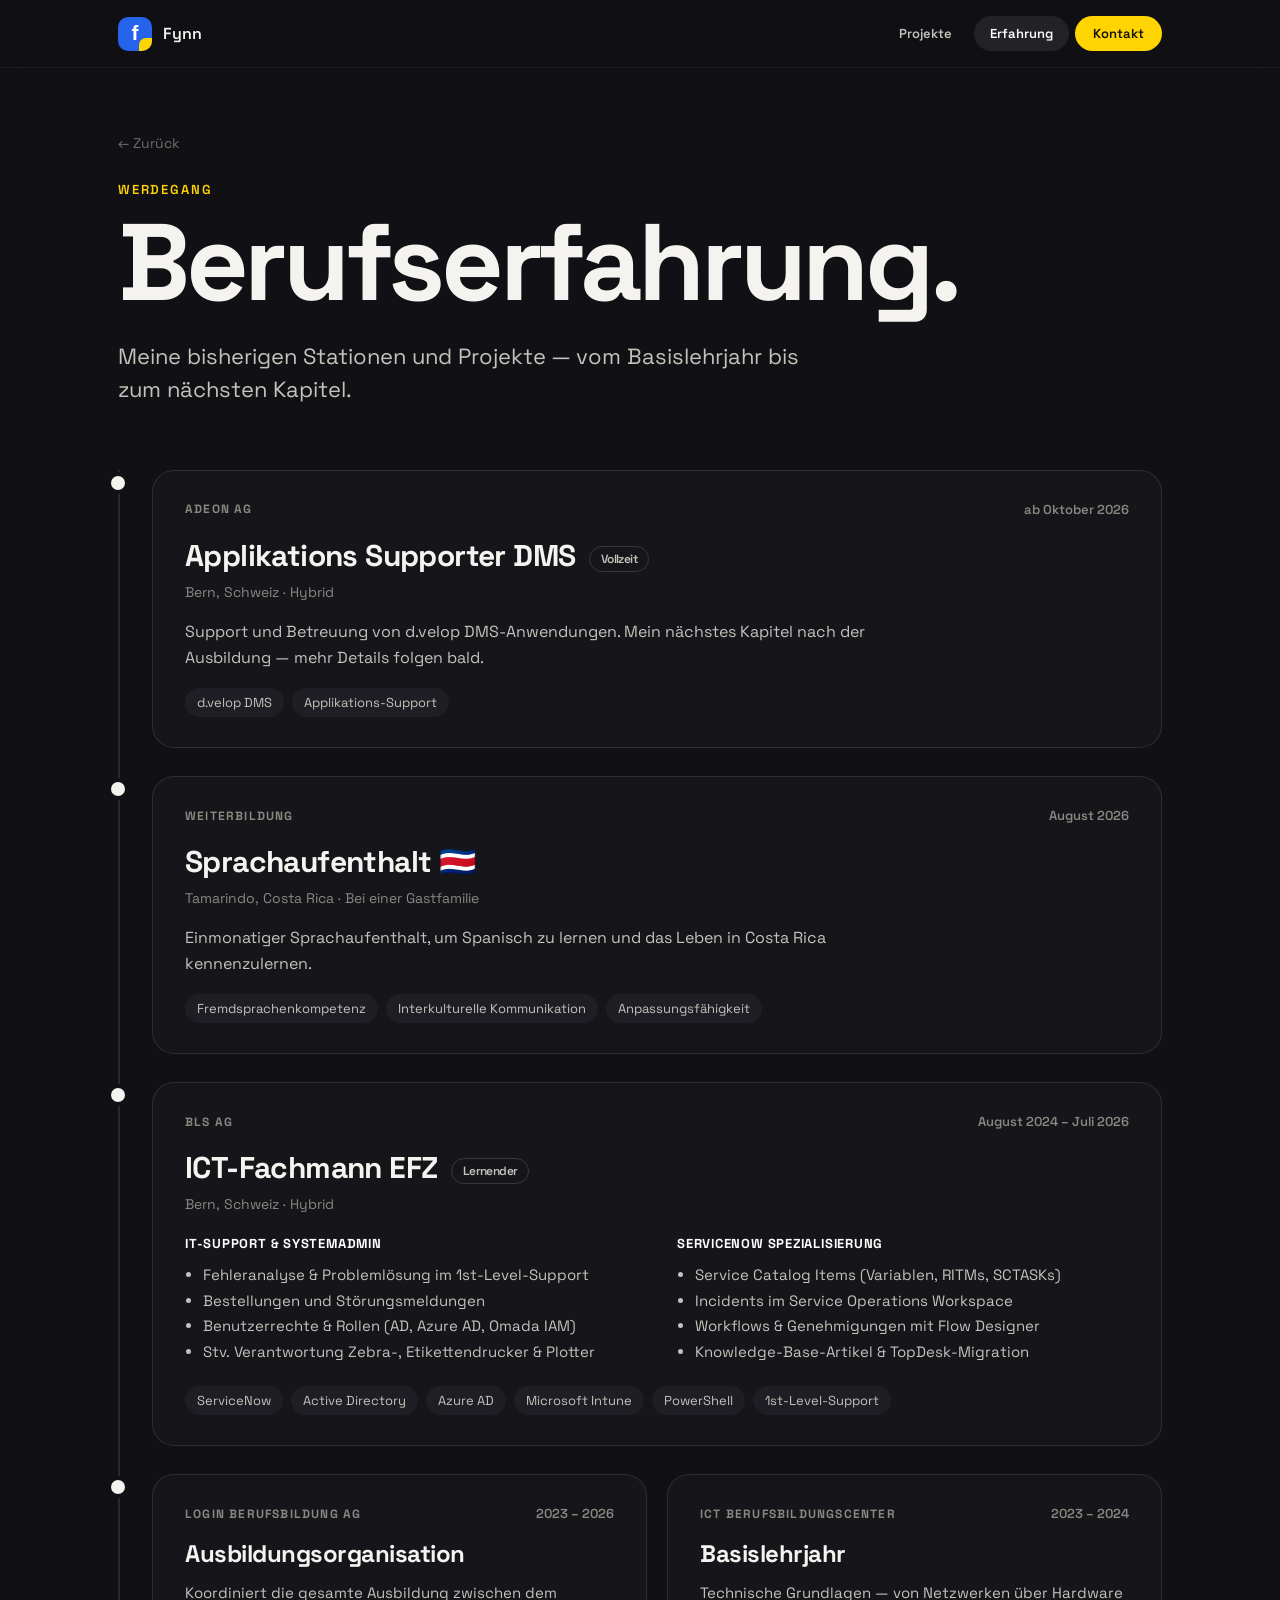
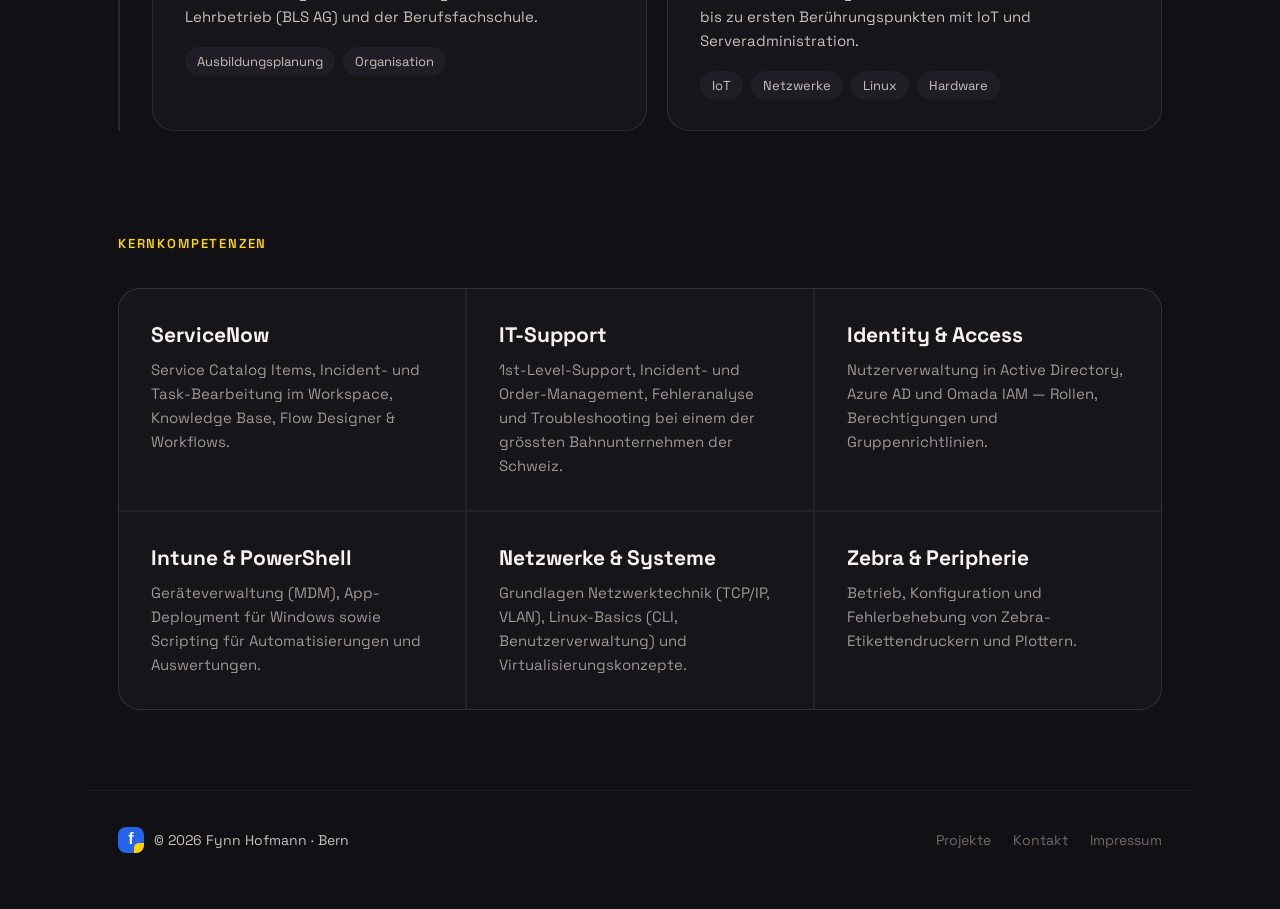
==== erfahrung.dc.html @ 95ff569f "Add files via upload" ====
<!DOCTYPE html>
<html>
<head>
<meta charset="utf-8">
<meta name="viewport" content="width=device-width, initial-scale=1">
<script src="./support.js"></script>
</head>
<body>
<x-dc>
<helmet>
<link rel="preconnect" href="https://fonts.googleapis.com">
<link rel="preconnect" href="https://fonts.gstatic.com" crossorigin>
<link href="https://fonts.googleapis.com/css2?family=Space+Grotesk:wght@400;500;600;700&display=swap" rel="stylesheet">
<style>
  * { box-sizing: border-box; }
  html { scroll-behavior: smooth; }
  body { margin: 0; background: #111014; }
  ::selection { background: #FFD400; color: #111014; }
  .fh-nav-link:hover { color: #fff !important; }
  .fh-pill { transition: transform .18s, filter .18s; }
  .fh-pill:hover { transform: translateY(-2px); filter: brightness(1.05); }
</style>
</helmet>

<div style="background: #111014; color: #F5F3EF; font-family: 'Space Grotesk', sans-serif; -webkit-font-smoothing: antialiased; overflow-x: hidden;">

  <!-- NAV -->
  <div style="position: sticky; top: 0; z-index: 50; backdrop-filter: blur(14px); background: rgba(17,16,20,0.72); border-bottom: 1px solid rgba(255,255,255,0.06);">
    <div style="max-width: 1100px; margin: 0 auto; display: flex; align-items: center; justify-content: space-between; padding: 16px 28px;">
      <a href="fynnhofmann.com.dc.html" style="display: flex; align-items: center; gap: 11px; text-decoration: none; color: inherit;">
        <div style="position: relative; width: 34px; height: 34px; border-radius: 10px; background: #2563EB; color: #fff; display: flex; align-items: center; justify-content: center; font-size: 21px; font-weight: 700; font-family: 'Helvetica Neue', Arial; line-height: 1; padding-bottom: 2px; overflow: hidden;">f<span style="position: absolute; bottom: 0; right: 0; width: 13px; height: 13px; background: #FFD400; border-top-left-radius: 7px;"></span></div>
        <span style="font-size: 16px; font-weight: 600; letter-spacing: -0.01em;">Fynn</span>
      </a>
      <div style="display: flex; gap: 6px; font-size: 13px; font-weight: 600;">
        <a href="projekte.dc.html" class="fh-nav-link" style="text-decoration: none; color: #c5c2bb; padding: 9px 16px; border-radius: 100px;">Projekte</a>
        <a href="erfahrung.dc.html" class="fh-nav-link" style="text-decoration: none; color: #fff; padding: 9px 16px; border-radius: 100px; background: rgba(255,255,255,0.08);">Erfahrung</a>
        <a href="kontakt.dc.html" style="text-decoration: none; color: #111014; background: #FFD400; padding: 9px 18px; border-radius: 100px;">Kontakt</a>
      </div>
    </div>
  </div>

  <!-- PAGE HERO -->
  <div style="max-width: 1100px; margin: 0 auto; padding: 64px 28px 48px;">
    <a href="fynnhofmann.com.dc.html" class="fh-nav-link" style="font-size: 14px; color: #6f6c66; text-decoration: none;">← Zurück</a>
    <div style="font-size: 13px; font-weight: 600; letter-spacing: 0.14em; text-transform: uppercase; color: #FFD400; margin: 28px 0 16px;">Werdegang</div>
    <h1 style="font-size: clamp(46px, 8.5vw, 110px); line-height: 0.9; font-weight: 700; letter-spacing: -0.04em; margin: 0;">Berufs&shy;erfahrung.</h1>
    <p style="font-size: clamp(17px, 2.2vw, 22px); line-height: 1.5; color: #c5c2bb; max-width: 50ch; margin: 28px 0 0;">Meine bisherigen Stationen und Projekte — vom Basislehrjahr bis zum nächsten Kapitel.</p>
  </div>

  <!-- TIMELINE -->
  <div style="max-width: 1100px; margin: 0 auto; padding: 16px 28px 24px;">
    <div style="border-left: 2px solid rgba(255,255,255,0.1); padding-left: 32px; display: flex; flex-direction: column; gap: 28px;">

      <!-- adeon -->
      <div style="position: relative;">
        <span style="position: absolute; left: -41px; top: 6px; width: 14px; height: 14px; border-radius: 50%; background: #F5F3EF; box-shadow: 0 0 0 4px #111014;"></span>
        <div style="background: #16151a; border: 1px solid rgba(255,255,255,0.1); border-radius: 22px; padding: 30px 32px;">
          <div style="display: flex; align-items: center; justify-content: space-between; gap: 12px; flex-wrap: wrap;">
            <span style="font-size: 12px; font-weight: 700; letter-spacing: 0.1em; text-transform: uppercase; color: #8a8780;">adeon AG</span>
            <span style="font-size: 13px; color: #8a8780; font-weight: 600;">ab Oktober 2026</span>
          </div>
          <h3 style="font-size: clamp(22px, 3vw, 30px); font-weight: 700; letter-spacing: -0.02em; margin: 18px 0 0;">Applikations Supporter DMS <span style="font-size: 12px; font-weight: 600; color: #c5c2bb; border: 1px solid rgba(255,255,255,0.14); padding: 4px 11px; border-radius: 100px; vertical-align: middle; margin-left: 6px;">Vollzeit</span></h3>
          <p style="font-size: 14px; color: #8a8780; margin: 8px 0 0;">Bern, Schweiz · Hybrid</p>
          <p style="font-size: 16px; line-height: 1.6; color: #c5c2bb; margin: 18px 0 0; max-width: 68ch;">Support und Betreuung von d.velop DMS-Anwendungen. Mein nächstes Kapitel nach der Ausbildung — mehr Details folgen bald.</p>
          <div style="display: flex; gap: 8px; flex-wrap: wrap; margin-top: 18px;"><span style="background: #1f1e24; padding: 6px 12px; border-radius: 100px; font-size: 13px; color: #c5c2bb;">d.velop DMS</span><span style="background: #1f1e24; padding: 6px 12px; border-radius: 100px; font-size: 13px; color: #c5c2bb;">Applikations-Support</span></div>
        </div>
      </div>

      <!-- Costa Rica -->
      <div style="position: relative;">
        <span style="position: absolute; left: -41px; top: 6px; width: 14px; height: 14px; border-radius: 50%; background: #F5F3EF; box-shadow: 0 0 0 4px #111014;"></span>
        <div style="background: #16151a; border: 1px solid rgba(255,255,255,0.1); border-radius: 22px; padding: 30px 32px;">
          <div style="display: flex; align-items: center; justify-content: space-between; gap: 12px; flex-wrap: wrap;">
            <span style="font-size: 12px; font-weight: 700; letter-spacing: 0.1em; text-transform: uppercase; color: #8a8780;">Weiterbildung</span>
            <span style="font-size: 13px; color: #8a8780; font-weight: 600;">August 2026</span>
          </div>
          <h3 style="font-size: clamp(22px, 3vw, 30px); font-weight: 700; letter-spacing: -0.02em; margin: 18px 0 0;">Sprachaufenthalt 🇨🇷</h3>
          <p style="font-size: 14px; color: #8a8780; margin: 8px 0 0;">Tamarindo, Costa Rica · Bei einer Gastfamilie</p>
          <p style="font-size: 16px; line-height: 1.6; color: #c5c2bb; margin: 18px 0 0; max-width: 68ch;">Einmonatiger Sprachaufenthalt, um Spanisch zu lernen und das Leben in Costa Rica kennenzulernen.</p>
          <div style="display: flex; gap: 8px; flex-wrap: wrap; margin-top: 18px;"><span style="background: #1f1e24; padding: 6px 12px; border-radius: 100px; font-size: 13px; color: #c5c2bb;">Fremdsprachenkompetenz</span><span style="background: #1f1e24; padding: 6px 12px; border-radius: 100px; font-size: 13px; color: #c5c2bb;">Interkulturelle Kommunikation</span><span style="background: #1f1e24; padding: 6px 12px; border-radius: 100px; font-size: 13px; color: #c5c2bb;">Anpassungsfähigkeit</span></div>
        </div>
      </div>

      <!-- BLS -->
      <div style="position: relative;">
        <span style="position: absolute; left: -41px; top: 6px; width: 14px; height: 14px; border-radius: 50%; background: #F5F3EF; box-shadow: 0 0 0 4px #111014;"></span>
        <div style="background: #16151a; border: 1px solid rgba(255,255,255,0.1); border-radius: 22px; padding: 30px 32px;">
          <div style="display: flex; align-items: center; justify-content: space-between; gap: 12px; flex-wrap: wrap;">
            <span style="font-size: 12px; font-weight: 700; letter-spacing: 0.1em; text-transform: uppercase; color: #8a8780;">BLS AG</span>
            <span style="font-size: 13px; color: #8a8780; font-weight: 600;">August 2024 – Juli 2026</span>
          </div>
          <h3 style="font-size: clamp(22px, 3vw, 30px); font-weight: 700; letter-spacing: -0.02em; margin: 18px 0 0;">ICT-Fachmann EFZ <span style="font-size: 12px; font-weight: 600; color: #c5c2bb; border: 1px solid rgba(255,255,255,0.14); padding: 4px 11px; border-radius: 100px; vertical-align: middle; margin-left: 6px;">Lernender</span></h3>
          <p style="font-size: 14px; color: #8a8780; margin: 8px 0 0;">Bern, Schweiz · Hybrid</p>
          <div style="display: grid; grid-template-columns: 1fr 1fr; gap: 24px 40px; margin-top: 22px;">
            <div>
              <div style="font-size: 13px; font-weight: 700; color: #fff; text-transform: uppercase; letter-spacing: 0.06em; margin-bottom: 10px;">IT-Support &amp; Systemadmin</div>
              <ul style="margin: 0; padding-left: 18px; color: #c5c2bb; font-size: 15px; line-height: 1.7;">
                <li>Fehleranalyse &amp; Problemlösung im 1st-Level-Support</li>
                <li>Bestellungen und Störungsmeldungen</li>
                <li>Benutzerrechte &amp; Rollen (AD, Azure AD, Omada IAM)</li>
                <li>Stv. Verantwortung Zebra-, Etikettendrucker &amp; Plotter</li>
              </ul>
            </div>
            <div>
              <div style="font-size: 13px; font-weight: 700; color: #fff; text-transform: uppercase; letter-spacing: 0.06em; margin-bottom: 10px;">ServiceNow Spezialisierung</div>
              <ul style="margin: 0; padding-left: 18px; color: #c5c2bb; font-size: 15px; line-height: 1.7;">
                <li>Service Catalog Items (Variablen, RITMs, SCTASKs)</li>
                <li>Incidents im Service Operations Workspace</li>
                <li>Workflows &amp; Genehmigungen mit Flow Designer</li>
                <li>Knowledge-Base-Artikel &amp; TopDesk-Migration</li>
              </ul>
            </div>
          </div>
          <div style="display: flex; gap: 8px; flex-wrap: wrap; margin-top: 22px;"><span style="background: #1f1e24; padding: 6px 12px; border-radius: 100px; font-size: 13px; color: #c5c2bb;">ServiceNow</span><span style="background: #1f1e24; padding: 6px 12px; border-radius: 100px; font-size: 13px; color: #c5c2bb;">Active Directory</span><span style="background: #1f1e24; padding: 6px 12px; border-radius: 100px; font-size: 13px; color: #c5c2bb;">Azure AD</span><span style="background: #1f1e24; padding: 6px 12px; border-radius: 100px; font-size: 13px; color: #c5c2bb;">Microsoft Intune</span><span style="background: #1f1e24; padding: 6px 12px; border-radius: 100px; font-size: 13px; color: #c5c2bb;">PowerShell</span><span style="background: #1f1e24; padding: 6px 12px; border-radius: 100px; font-size: 13px; color: #c5c2bb;">1st-Level-Support</span></div>
        </div>
      </div>

      <!-- login + bbc -->
      <div style="position: relative;">
        <span style="position: absolute; left: -41px; top: 6px; width: 14px; height: 14px; border-radius: 50%; background: #F5F3EF; box-shadow: 0 0 0 4px #111014;"></span>
        <div style="display: grid; grid-template-columns: 1fr 1fr; gap: 20px;">
          <div style="background: #16151a; border: 1px solid rgba(255,255,255,0.1); border-radius: 22px; padding: 30px 32px;">
            <div style="display: flex; align-items: center; justify-content: space-between; gap: 12px; flex-wrap: wrap;">
              <span style="font-size: 12px; font-weight: 700; letter-spacing: 0.1em; text-transform: uppercase; color: #8a8780;">login Berufsbildung AG</span>
              <span style="font-size: 13px; color: #8a8780; font-weight: 600;">2023 – 2026</span>
            </div>
            <h3 style="font-size: 24px; font-weight: 700; letter-spacing: -0.02em; margin: 16px 0 0;">Ausbildungs&shy;organisation</h3>
            <p style="font-size: 15px; line-height: 1.6; color: #c5c2bb; margin: 12px 0 0;">Koordiniert die gesamte Ausbildung zwischen dem Lehrbetrieb (BLS AG) und der Berufsfachschule.</p>
            <div style="display: flex; gap: 8px; flex-wrap: wrap; margin-top: 18px;"><span style="background: #1f1e24; padding: 6px 12px; border-radius: 100px; font-size: 13px; color: #c5c2bb;">Ausbildungsplanung</span><span style="background: #1f1e24; padding: 6px 12px; border-radius: 100px; font-size: 13px; color: #c5c2bb;">Organisation</span></div>
          </div>
          <div style="background: #16151a; border: 1px solid rgba(255,255,255,0.1); border-radius: 22px; padding: 30px 32px;">
            <div style="display: flex; align-items: center; justify-content: space-between; gap: 12px; flex-wrap: wrap;">
              <span style="font-size: 12px; font-weight: 700; letter-spacing: 0.1em; text-transform: uppercase; color: #8a8780;">ICT Berufsbildungscenter</span>
              <span style="font-size: 13px; color: #8a8780; font-weight: 600;">2023 – 2024</span>
            </div>
            <h3 style="font-size: 24px; font-weight: 700; letter-spacing: -0.02em; margin: 16px 0 0;">Basislehrjahr</h3>
            <p style="font-size: 15px; line-height: 1.6; color: #c5c2bb; margin: 12px 0 0;">Technische Grundlagen — von Netzwerken über Hardware bis zu ersten Berührungspunkten mit IoT und Serveradministration.</p>
            <div style="display: flex; gap: 8px; flex-wrap: wrap; margin-top: 18px;"><span style="background: #1f1e24; padding: 6px 12px; border-radius: 100px; font-size: 13px; color: #c5c2bb;">IoT</span><span style="background: #1f1e24; padding: 6px 12px; border-radius: 100px; font-size: 13px; color: #c5c2bb;">Netzwerke</span><span style="background: #1f1e24; padding: 6px 12px; border-radius: 100px; font-size: 13px; color: #c5c2bb;">Linux</span><span style="background: #1f1e24; padding: 6px 12px; border-radius: 100px; font-size: 13px; color: #c5c2bb;">Hardware</span></div>
          </div>
        </div>
      </div>

    </div>
  </div>

  <!-- KERNKOMPETENZEN -->
  <div style="max-width: 1100px; margin: 0 auto; padding: 80px 28px;">
    <div style="font-size: 13px; font-weight: 600; letter-spacing: 0.14em; text-transform: uppercase; color: #FFD400; margin-bottom: 36px;">Kernkompetenzen</div>
    <div style="display: grid; grid-template-columns: repeat(auto-fit, minmax(280px, 1fr)); gap: 2px; background: rgba(255,255,255,0.08); border: 1px solid rgba(255,255,255,0.08); border-radius: 22px; overflow: hidden;">
      <div style="background: #16151a; padding: 32px;"><h3 style="font-size: 21px; font-weight: 700; margin: 0;">ServiceNow</h3><p style="font-size: 15px; line-height: 1.6; color: #9a9892; margin: 10px 0 0;">Service Catalog Items, Incident- und Task-Bearbeitung im Workspace, Knowledge Base, Flow Designer & Workflows.</p></div>
      <div style="background: #16151a; padding: 32px;"><h3 style="font-size: 21px; font-weight: 700; margin: 0;">IT-Support</h3><p style="font-size: 15px; line-height: 1.6; color: #9a9892; margin: 10px 0 0;">1st-Level-Support, Incident- und Order-Management, Fehleranalyse und Troubleshooting bei einem der grössten Bahnunternehmen der Schweiz.</p></div>
      <div style="background: #16151a; padding: 32px;"><h3 style="font-size: 21px; font-weight: 700; margin: 0;">Identity &amp; Access</h3><p style="font-size: 15px; line-height: 1.6; color: #9a9892; margin: 10px 0 0;">Nutzerverwaltung in Active Directory, Azure AD und Omada IAM — Rollen, Berechtigungen und Gruppenrichtlinien.</p></div>
      <div style="background: #16151a; padding: 32px;"><h3 style="font-size: 21px; font-weight: 700; margin: 0;">Intune &amp; PowerShell</h3><p style="font-size: 15px; line-height: 1.6; color: #9a9892; margin: 10px 0 0;">Geräteverwaltung (MDM), App-Deployment für Windows sowie Scripting für Automatisierungen und Auswertungen.</p></div>
      <div style="background: #16151a; padding: 32px;"><h3 style="font-size: 21px; font-weight: 700; margin: 0;">Netzwerke &amp; Systeme</h3><p style="font-size: 15px; line-height: 1.6; color: #9a9892; margin: 10px 0 0;">Grundlagen Netzwerktechnik (TCP/IP, VLAN), Linux-Basics (CLI, Benutzerverwaltung) und Virtualisierungskonzepte.</p></div>
      <div style="background: #16151a; padding: 32px;"><h3 style="font-size: 21px; font-weight: 700; margin: 0;">Zebra &amp; Peripherie</h3><p style="font-size: 15px; line-height: 1.6; color: #9a9892; margin: 10px 0 0;">Betrieb, Konfiguration und Fehlerbehebung von Zebra-Etikettendruckern und Plottern.</p></div>
    </div>
  </div>

  <!-- FOOTER -->
  <div style="border-top: 1px solid rgba(255,255,255,0.06); max-width: 1100px; margin: 0 auto; padding: 36px 28px 56px; display: flex; align-items: center; justify-content: space-between; flex-wrap: wrap; gap: 16px;">
    <div style="display: flex; align-items: center; gap: 10px;">
      <div style="position: relative; width: 26px; height: 26px; border-radius: 8px; background: #2563EB; color: #fff; display: flex; align-items: center; justify-content: center; font-size: 16px; font-weight: 700; font-family: 'Helvetica Neue', Arial; line-height: 1; padding-bottom: 2px; overflow: hidden;">f<span style="position: absolute; bottom: 0; right: 0; width: 10px; height: 10px; background: #FFD400; border-top-left-radius: 5px;"></span></div>
      <span style="font-size: 14px; color: #c5c2bb;">© 2026 Fynn Hofmann · Bern</span>
    </div>
    <div style="display: flex; gap: 22px; font-size: 14px;">
      <a href="projekte.dc.html" class="fh-nav-link" style="color: #6f6c66; text-decoration: none;">Projekte</a>
      <a href="kontakt.dc.html" class="fh-nav-link" style="color: #6f6c66; text-decoration: none;">Kontakt</a>
      <a href="impressum.dc.html" class="fh-nav-link" style="color: #6f6c66; text-decoration: none;">Impressum</a>
    </div>
  </div>

</div>

<template id="__bundler_thumbnail" data-bg-color="#111014">
  <svg viewBox="0 0 1200 800" xmlns="http://www.w3.org/2000/svg">
    <rect width="1200" height="800" fill="#111014"/>
    <line x1="500" y1="180" x2="500" y2="620" stroke="#3a3942" stroke-width="6"/>
    <circle cx="500" cy="250" r="22" fill="#F5F3EF"/>
    <circle cx="500" cy="400" r="22" fill="#F5F3EF"/>
    <circle cx="500" cy="550" r="22" fill="#F5F3EF"/>
    <rect x="560" y="225" width="240" height="50" rx="14" fill="#16151a" stroke="#3a3942" stroke-width="3"/>
    <rect x="560" y="375" width="240" height="50" rx="14" fill="#16151a" stroke="#3a3942" stroke-width="3"/>
    <rect x="560" y="525" width="240" height="50" rx="14" fill="#16151a" stroke="#3a3942" stroke-width="3"/>
  </svg>
</template>
</x-dc>
</body>
</html>
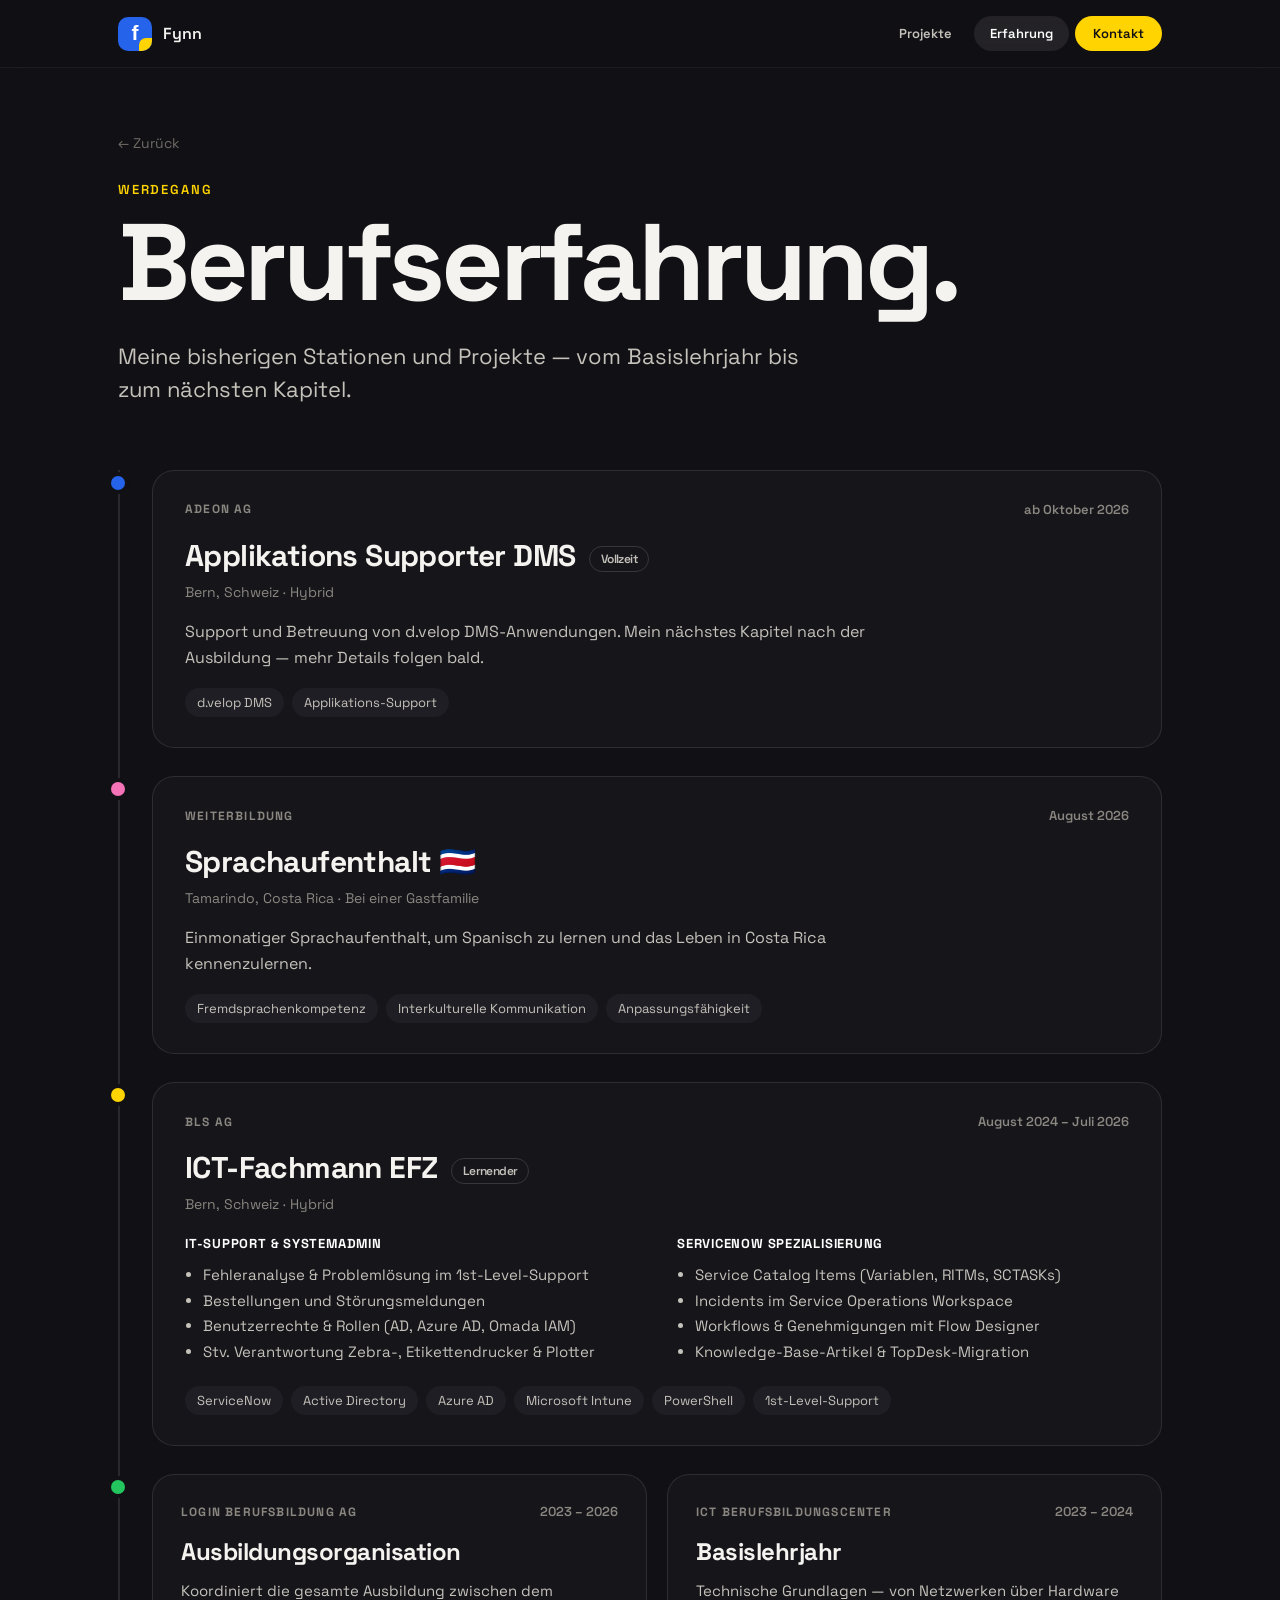
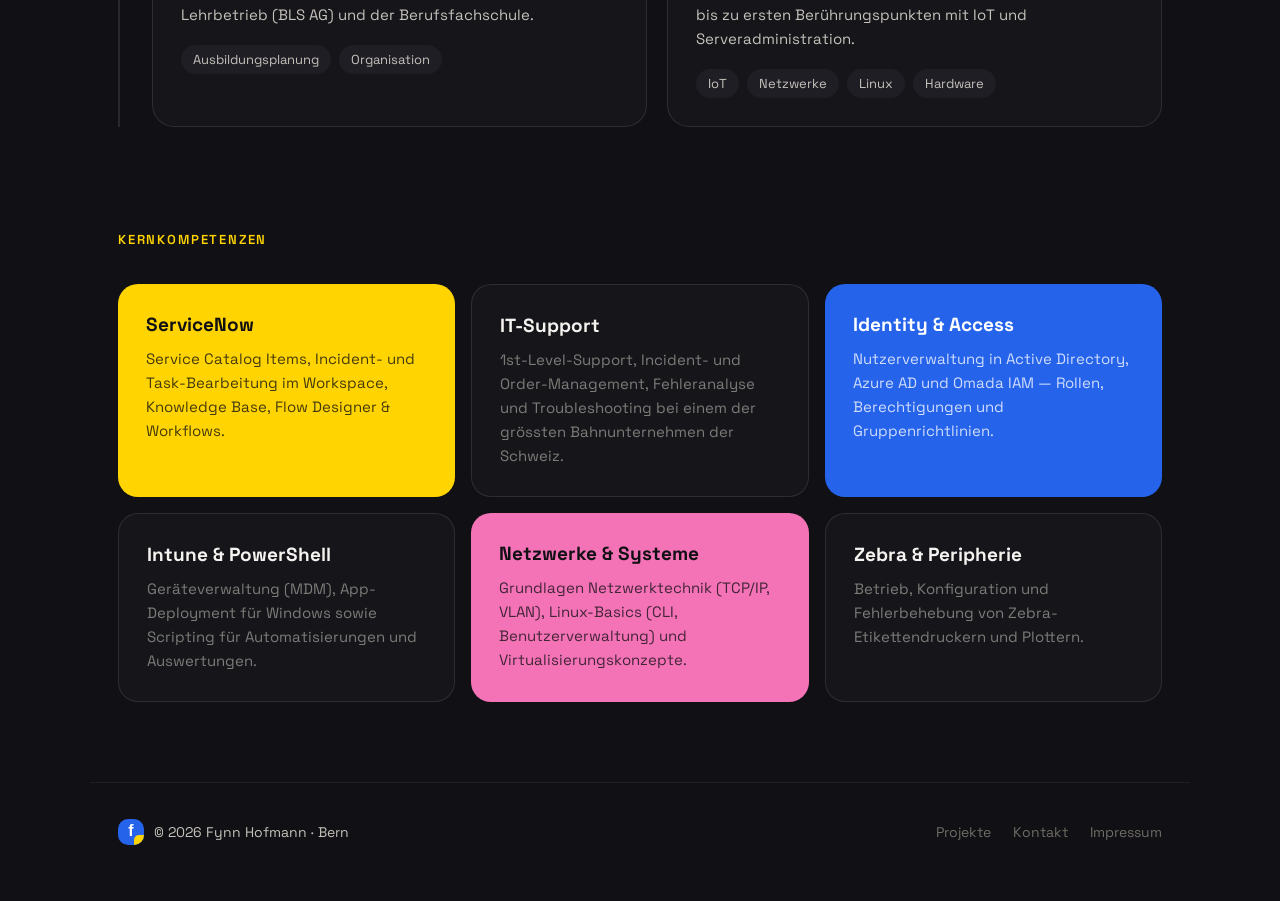
==== commit da23ae35: "Move styling into shared style.css and redesign secondary pages Extract all inline styles into reusa" ====
--- a/erfahrung.dc.html
+++ b/erfahrung.dc.html
@@ -11,90 +11,82 @@
 <link rel="preconnect" href="https://fonts.googleapis.com">
 <link rel="preconnect" href="https://fonts.gstatic.com" crossorigin>
 <link href="https://fonts.googleapis.com/css2?family=Space+Grotesk:wght@400;500;600;700&display=swap" rel="stylesheet">
-<style>
-  * { box-sizing: border-box; }
-  html { scroll-behavior: smooth; }
-  body { margin: 0; background: #111014; }
-  ::selection { background: #FFD400; color: #111014; }
-  .fh-nav-link:hover { color: #fff !important; }
-  .fh-pill { transition: transform .18s, filter .18s; }
-  .fh-pill:hover { transform: translateY(-2px); filter: brightness(1.05); }
-</style>
+<link rel="stylesheet" href="style.css">
 </helmet>
 
-<div style="background: #111014; color: #F5F3EF; font-family: 'Space Grotesk', sans-serif; -webkit-font-smoothing: antialiased; overflow-x: hidden;">
+<div class="fh-page">
 
   <!-- NAV -->
-  <div style="position: sticky; top: 0; z-index: 50; backdrop-filter: blur(14px); background: rgba(17,16,20,0.72); border-bottom: 1px solid rgba(255,255,255,0.06);">
-    <div style="max-width: 1100px; margin: 0 auto; display: flex; align-items: center; justify-content: space-between; padding: 16px 28px;">
-      <a href="fynnhofmann.com.dc.html" style="display: flex; align-items: center; gap: 11px; text-decoration: none; color: inherit;">
-        <div style="position: relative; width: 34px; height: 34px; border-radius: 10px; background: #2563EB; color: #fff; display: flex; align-items: center; justify-content: center; font-size: 21px; font-weight: 700; font-family: 'Helvetica Neue', Arial; line-height: 1; padding-bottom: 2px; overflow: hidden;">f<span style="position: absolute; bottom: 0; right: 0; width: 13px; height: 13px; background: #FFD400; border-top-left-radius: 7px;"></span></div>
-        <span style="font-size: 16px; font-weight: 600; letter-spacing: -0.01em;">Fynn</span>
+  <div class="fh-nav">
+    <div class="fh-nav-row">
+      <a href="fynnhofmann.com.dc.html" class="fh-brand">
+        <div class="fh-mark">f<span class="fh-mark-dot"></span></div>
+        <span class="fh-brand-name">Fynn</span>
       </a>
-      <div style="display: flex; gap: 6px; font-size: 13px; font-weight: 600;">
-        <a href="projekte.dc.html" class="fh-nav-link" style="text-decoration: none; color: #c5c2bb; padding: 9px 16px; border-radius: 100px;">Projekte</a>
-        <a href="erfahrung.dc.html" class="fh-nav-link" style="text-decoration: none; color: #fff; padding: 9px 16px; border-radius: 100px; background: rgba(255,255,255,0.08);">Erfahrung</a>
-        <a href="kontakt.dc.html" style="text-decoration: none; color: #111014; background: #FFD400; padding: 9px 18px; border-radius: 100px;">Kontakt</a>
+      <div class="fh-nav-links">
+        <a href="projekte.dc.html" class="fh-nav-link">Projekte</a>
+        <a href="erfahrung.dc.html" class="fh-nav-link is-active">Erfahrung</a>
+        <a href="kontakt.dc.html" class="fh-nav-cta">Kontakt</a>
       </div>
     </div>
   </div>
 
   <!-- PAGE HERO -->
-  <div style="max-width: 1100px; margin: 0 auto; padding: 64px 28px 48px;">
-    <a href="fynnhofmann.com.dc.html" class="fh-nav-link" style="font-size: 14px; color: #6f6c66; text-decoration: none;">← Zurück</a>
-    <div style="font-size: 13px; font-weight: 600; letter-spacing: 0.14em; text-transform: uppercase; color: #FFD400; margin: 28px 0 16px;">Werdegang</div>
-    <h1 style="font-size: clamp(46px, 8.5vw, 110px); line-height: 0.9; font-weight: 700; letter-spacing: -0.04em; margin: 0;">Berufs&shy;erfahrung.</h1>
-    <p style="font-size: clamp(17px, 2.2vw, 22px); line-height: 1.5; color: #c5c2bb; max-width: 50ch; margin: 28px 0 0;">Meine bisherigen Stationen und Projekte — vom Basislehrjahr bis zum nächsten Kapitel.</p>
+  <div class="fh-hero">
+    <a href="fynnhofmann.com.dc.html" class="fh-back">← Zurück</a>
+    <div class="fh-eyebrow">Werdegang</div>
+    <h1 class="fh-h1 fh-h1--lg">Berufs&shy;erfahrung.</h1>
+    <p class="fh-lead">Meine bisherigen Stationen und Projekte — vom Basislehrjahr bis zum nächsten Kapitel.</p>
   </div>
 
   <!-- TIMELINE -->
-  <div style="max-width: 1100px; margin: 0 auto; padding: 16px 28px 24px;">
-    <div style="border-left: 2px solid rgba(255,255,255,0.1); padding-left: 32px; display: flex; flex-direction: column; gap: 28px;">
+  <div class="fh-wrap" style="padding-top: 16px; padding-bottom: 24px;">
+    <div class="fh-timeline">
 
       <!-- adeon -->
-      <div style="position: relative;">
-        <span style="position: absolute; left: -41px; top: 6px; width: 14px; height: 14px; border-radius: 50%; background: #F5F3EF; box-shadow: 0 0 0 4px #111014;"></span>
-        <div style="background: #16151a; border: 1px solid rgba(255,255,255,0.1); border-radius: 22px; padding: 30px 32px;">
-          <div style="display: flex; align-items: center; justify-content: space-between; gap: 12px; flex-wrap: wrap;">
-            <span style="font-size: 12px; font-weight: 700; letter-spacing: 0.1em; text-transform: uppercase; color: #8a8780;">adeon AG</span>
-            <span style="font-size: 13px; color: #8a8780; font-weight: 600;">ab Oktober 2026</span>
+      <div class="fh-tl-item">
+        <span class="fh-tl-dot" style="background: var(--blue);"></span>
+        <div class="fh-card">
+          <div class="fh-card-head">
+            <span class="fh-card-label">adeon AG</span>
+            <span class="fh-card-date">ab Oktober 2026</span>
           </div>
-          <h3 style="font-size: clamp(22px, 3vw, 30px); font-weight: 700; letter-spacing: -0.02em; margin: 18px 0 0;">Applikations Supporter DMS <span style="font-size: 12px; font-weight: 600; color: #c5c2bb; border: 1px solid rgba(255,255,255,0.14); padding: 4px 11px; border-radius: 100px; vertical-align: middle; margin-left: 6px;">Vollzeit</span></h3>
-          <p style="font-size: 14px; color: #8a8780; margin: 8px 0 0;">Bern, Schweiz · Hybrid</p>
-          <p style="font-size: 16px; line-height: 1.6; color: #c5c2bb; margin: 18px 0 0; max-width: 68ch;">Support und Betreuung von d.velop DMS-Anwendungen. Mein nächstes Kapitel nach der Ausbildung — mehr Details folgen bald.</p>
-          <div style="display: flex; gap: 8px; flex-wrap: wrap; margin-top: 18px;"><span style="background: #1f1e24; padding: 6px 12px; border-radius: 100px; font-size: 13px; color: #c5c2bb;">d.velop DMS</span><span style="background: #1f1e24; padding: 6px 12px; border-radius: 100px; font-size: 13px; color: #c5c2bb;">Applikations-Support</span></div>
+          <h3 class="fh-card-title">Applikations Supporter DMS <span class="fh-badge">Vollzeit</span></h3>
+          <p class="fh-card-loc">Bern, Schweiz · Hybrid</p>
+          <p class="fh-card-text">Support und Betreuung von d.velop DMS-Anwendungen. Mein nächstes Kapitel nach der Ausbildung — mehr Details folgen bald.</p>
+          <div class="fh-tags"><span class="fh-tag">d.velop DMS</span><span class="fh-tag">Applikations-Support</span></div>
         </div>
       </div>
 
       <!-- Costa Rica -->
-      <div style="position: relative;">
-        <span style="position: absolute; left: -41px; top: 6px; width: 14px; height: 14px; border-radius: 50%; background: #F5F3EF; box-shadow: 0 0 0 4px #111014;"></span>
-        <div style="background: #16151a; border: 1px solid rgba(255,255,255,0.1); border-radius: 22px; padding: 30px 32px;">
-          <div style="display: flex; align-items: center; justify-content: space-between; gap: 12px; flex-wrap: wrap;">
-            <span style="font-size: 12px; font-weight: 700; letter-spacing: 0.1em; text-transform: uppercase; color: #8a8780;">Weiterbildung</span>
-            <span style="font-size: 13px; color: #8a8780; font-weight: 600;">August 2026</span>
+      <div class="fh-tl-item">
+        <span class="fh-tl-dot" style="background: var(--pink);"></span>
+        <div class="fh-card">
+          <div class="fh-card-head">
+            <span class="fh-card-label">Weiterbildung</span>
+            <span class="fh-card-date">August 2026</span>
           </div>
-          <h3 style="font-size: clamp(22px, 3vw, 30px); font-weight: 700; letter-spacing: -0.02em; margin: 18px 0 0;">Sprachaufenthalt 🇨🇷</h3>
-          <p style="font-size: 14px; color: #8a8780; margin: 8px 0 0;">Tamarindo, Costa Rica · Bei einer Gastfamilie</p>
-          <p style="font-size: 16px; line-height: 1.6; color: #c5c2bb; margin: 18px 0 0; max-width: 68ch;">Einmonatiger Sprachaufenthalt, um Spanisch zu lernen und das Leben in Costa Rica kennenzulernen.</p>
-          <div style="display: flex; gap: 8px; flex-wrap: wrap; margin-top: 18px;"><span style="background: #1f1e24; padding: 6px 12px; border-radius: 100px; font-size: 13px; color: #c5c2bb;">Fremdsprachenkompetenz</span><span style="background: #1f1e24; padding: 6px 12px; border-radius: 100px; font-size: 13px; color: #c5c2bb;">Interkulturelle Kommunikation</span><span style="background: #1f1e24; padding: 6px 12px; border-radius: 100px; font-size: 13px; color: #c5c2bb;">Anpassungsfähigkeit</span></div>
+          <h3 class="fh-card-title">Sprachaufenthalt 🇨🇷</h3>
+          <p class="fh-card-loc">Tamarindo, Costa Rica · Bei einer Gastfamilie</p>
+          <p class="fh-card-text">Einmonatiger Sprachaufenthalt, um Spanisch zu lernen und das Leben in Costa Rica kennenzulernen.</p>
+          <div class="fh-tags"><span class="fh-tag">Fremdsprachenkompetenz</span><span class="fh-tag">Interkulturelle Kommunikation</span><span class="fh-tag">Anpassungsfähigkeit</span></div>
         </div>
       </div>
 
       <!-- BLS -->
-      <div style="position: relative;">
-        <span style="position: absolute; left: -41px; top: 6px; width: 14px; height: 14px; border-radius: 50%; background: #F5F3EF; box-shadow: 0 0 0 4px #111014;"></span>
-        <div style="background: #16151a; border: 1px solid rgba(255,255,255,0.1); border-radius: 22px; padding: 30px 32px;">
-          <div style="display: flex; align-items: center; justify-content: space-between; gap: 12px; flex-wrap: wrap;">
-            <span style="font-size: 12px; font-weight: 700; letter-spacing: 0.1em; text-transform: uppercase; color: #8a8780;">BLS AG</span>
-            <span style="font-size: 13px; color: #8a8780; font-weight: 600;">August 2024 – Juli 2026</span>
+      <div class="fh-tl-item">
+        <span class="fh-tl-dot" style="background: var(--yellow);"></span>
+        <div class="fh-card">
+          <div class="fh-card-head">
+            <span class="fh-card-label">BLS AG</span>
+            <span class="fh-card-date">August 2024 – Juli 2026</span>
           </div>
-          <h3 style="font-size: clamp(22px, 3vw, 30px); font-weight: 700; letter-spacing: -0.02em; margin: 18px 0 0;">ICT-Fachmann EFZ <span style="font-size: 12px; font-weight: 600; color: #c5c2bb; border: 1px solid rgba(255,255,255,0.14); padding: 4px 11px; border-radius: 100px; vertical-align: middle; margin-left: 6px;">Lernender</span></h3>
-          <p style="font-size: 14px; color: #8a8780; margin: 8px 0 0;">Bern, Schweiz · Hybrid</p>
-          <div style="display: grid; grid-template-columns: 1fr 1fr; gap: 24px 40px; margin-top: 22px;">
+          <h3 class="fh-card-title">ICT-Fachmann EFZ <span class="fh-badge">Lernender</span></h3>
+          <p class="fh-card-loc">Bern, Schweiz · Hybrid</p>
+          <div class="fh-split">
             <div>
-              <div style="font-size: 13px; font-weight: 700; color: #fff; text-transform: uppercase; letter-spacing: 0.06em; margin-bottom: 10px;">IT-Support &amp; Systemadmin</div>
-              <ul style="margin: 0; padding-left: 18px; color: #c5c2bb; font-size: 15px; line-height: 1.7;">
+              <div class="fh-split-title">IT-Support &amp; Systemadmin</div>
+              <ul>
                 <li>Fehleranalyse &amp; Problemlösung im 1st-Level-Support</li>
                 <li>Bestellungen und Störungsmeldungen</li>
                 <li>Benutzerrechte &amp; Rollen (AD, Azure AD, Omada IAM)</li>
@@ -102,8 +94,8 @@
               </ul>
             </div>
             <div>
-              <div style="font-size: 13px; font-weight: 700; color: #fff; text-transform: uppercase; letter-spacing: 0.06em; margin-bottom: 10px;">ServiceNow Spezialisierung</div>
-              <ul style="margin: 0; padding-left: 18px; color: #c5c2bb; font-size: 15px; line-height: 1.7;">
+              <div class="fh-split-title">ServiceNow Spezialisierung</div>
+              <ul>
                 <li>Service Catalog Items (Variablen, RITMs, SCTASKs)</li>
                 <li>Incidents im Service Operations Workspace</li>
                 <li>Workflows &amp; Genehmigungen mit Flow Designer</li>
@@ -111,31 +103,31 @@
               </ul>
             </div>
           </div>
-          <div style="display: flex; gap: 8px; flex-wrap: wrap; margin-top: 22px;"><span style="background: #1f1e24; padding: 6px 12px; border-radius: 100px; font-size: 13px; color: #c5c2bb;">ServiceNow</span><span style="background: #1f1e24; padding: 6px 12px; border-radius: 100px; font-size: 13px; color: #c5c2bb;">Active Directory</span><span style="background: #1f1e24; padding: 6px 12px; border-radius: 100px; font-size: 13px; color: #c5c2bb;">Azure AD</span><span style="background: #1f1e24; padding: 6px 12px; border-radius: 100px; font-size: 13px; color: #c5c2bb;">Microsoft Intune</span><span style="background: #1f1e24; padding: 6px 12px; border-radius: 100px; font-size: 13px; color: #c5c2bb;">PowerShell</span><span style="background: #1f1e24; padding: 6px 12px; border-radius: 100px; font-size: 13px; color: #c5c2bb;">1st-Level-Support</span></div>
+          <div class="fh-tags" style="margin-top: 22px;"><span class="fh-tag">ServiceNow</span><span class="fh-tag">Active Directory</span><span class="fh-tag">Azure AD</span><span class="fh-tag">Microsoft Intune</span><span class="fh-tag">PowerShell</span><span class="fh-tag">1st-Level-Support</span></div>
         </div>
       </div>
 
       <!-- login + bbc -->
-      <div style="position: relative;">
-        <span style="position: absolute; left: -41px; top: 6px; width: 14px; height: 14px; border-radius: 50%; background: #F5F3EF; box-shadow: 0 0 0 4px #111014;"></span>
-        <div style="display: grid; grid-template-columns: 1fr 1fr; gap: 20px;">
-          <div style="background: #16151a; border: 1px solid rgba(255,255,255,0.1); border-radius: 22px; padding: 30px 32px;">
-            <div style="display: flex; align-items: center; justify-content: space-between; gap: 12px; flex-wrap: wrap;">
-              <span style="font-size: 12px; font-weight: 700; letter-spacing: 0.1em; text-transform: uppercase; color: #8a8780;">login Berufsbildung AG</span>
-              <span style="font-size: 13px; color: #8a8780; font-weight: 600;">2023 – 2026</span>
+      <div class="fh-tl-item">
+        <span class="fh-tl-dot" style="background: var(--green);"></span>
+        <div class="fh-tl-pair">
+          <div class="fh-card fh-card--sm">
+            <div class="fh-card-head">
+              <span class="fh-card-label">login Berufsbildung AG</span>
+              <span class="fh-card-date">2023 – 2026</span>
             </div>
-            <h3 style="font-size: 24px; font-weight: 700; letter-spacing: -0.02em; margin: 16px 0 0;">Ausbildungs&shy;organisation</h3>
-            <p style="font-size: 15px; line-height: 1.6; color: #c5c2bb; margin: 12px 0 0;">Koordiniert die gesamte Ausbildung zwischen dem Lehrbetrieb (BLS AG) und der Berufsfachschule.</p>
-            <div style="display: flex; gap: 8px; flex-wrap: wrap; margin-top: 18px;"><span style="background: #1f1e24; padding: 6px 12px; border-radius: 100px; font-size: 13px; color: #c5c2bb;">Ausbildungsplanung</span><span style="background: #1f1e24; padding: 6px 12px; border-radius: 100px; font-size: 13px; color: #c5c2bb;">Organisation</span></div>
+            <h3 class="fh-card-title fh-card-title--sm">Ausbildungs&shy;organisation</h3>
+            <p class="fh-card-text fh-card-text--sm">Koordiniert die gesamte Ausbildung zwischen dem Lehrbetrieb (BLS AG) und der Berufsfachschule.</p>
+            <div class="fh-tags"><span class="fh-tag">Ausbildungsplanung</span><span class="fh-tag">Organisation</span></div>
           </div>
-          <div style="background: #16151a; border: 1px solid rgba(255,255,255,0.1); border-radius: 22px; padding: 30px 32px;">
-            <div style="display: flex; align-items: center; justify-content: space-between; gap: 12px; flex-wrap: wrap;">
-              <span style="font-size: 12px; font-weight: 700; letter-spacing: 0.1em; text-transform: uppercase; color: #8a8780;">ICT Berufsbildungscenter</span>
-              <span style="font-size: 13px; color: #8a8780; font-weight: 600;">2023 – 2024</span>
+          <div class="fh-card fh-card--sm">
+            <div class="fh-card-head">
+              <span class="fh-card-label">ICT Berufsbildungscenter</span>
+              <span class="fh-card-date">2023 – 2024</span>
             </div>
-            <h3 style="font-size: 24px; font-weight: 700; letter-spacing: -0.02em; margin: 16px 0 0;">Basislehrjahr</h3>
-            <p style="font-size: 15px; line-height: 1.6; color: #c5c2bb; margin: 12px 0 0;">Technische Grundlagen — von Netzwerken über Hardware bis zu ersten Berührungspunkten mit IoT und Serveradministration.</p>
-            <div style="display: flex; gap: 8px; flex-wrap: wrap; margin-top: 18px;"><span style="background: #1f1e24; padding: 6px 12px; border-radius: 100px; font-size: 13px; color: #c5c2bb;">IoT</span><span style="background: #1f1e24; padding: 6px 12px; border-radius: 100px; font-size: 13px; color: #c5c2bb;">Netzwerke</span><span style="background: #1f1e24; padding: 6px 12px; border-radius: 100px; font-size: 13px; color: #c5c2bb;">Linux</span><span style="background: #1f1e24; padding: 6px 12px; border-radius: 100px; font-size: 13px; color: #c5c2bb;">Hardware</span></div>
+            <h3 class="fh-card-title fh-card-title--sm">Basislehrjahr</h3>
+            <p class="fh-card-text fh-card-text--sm">Technische Grundlagen — von Netzwerken über Hardware bis zu ersten Berührungspunkten mit IoT und Serveradministration.</p>
+            <div class="fh-tags"><span class="fh-tag">IoT</span><span class="fh-tag">Netzwerke</span><span class="fh-tag">Linux</span><span class="fh-tag">Hardware</span></div>
           </div>
         </div>
       </div>
@@ -144,28 +136,28 @@
   </div>
 
   <!-- KERNKOMPETENZEN -->
-  <div style="max-width: 1100px; margin: 0 auto; padding: 80px 28px;">
-    <div style="font-size: 13px; font-weight: 600; letter-spacing: 0.14em; text-transform: uppercase; color: #FFD400; margin-bottom: 36px;">Kernkompetenzen</div>
-    <div style="display: grid; grid-template-columns: repeat(auto-fit, minmax(280px, 1fr)); gap: 2px; background: rgba(255,255,255,0.08); border: 1px solid rgba(255,255,255,0.08); border-radius: 22px; overflow: hidden;">
-      <div style="background: #16151a; padding: 32px;"><h3 style="font-size: 21px; font-weight: 700; margin: 0;">ServiceNow</h3><p style="font-size: 15px; line-height: 1.6; color: #9a9892; margin: 10px 0 0;">Service Catalog Items, Incident- und Task-Bearbeitung im Workspace, Knowledge Base, Flow Designer & Workflows.</p></div>
-      <div style="background: #16151a; padding: 32px;"><h3 style="font-size: 21px; font-weight: 700; margin: 0;">IT-Support</h3><p style="font-size: 15px; line-height: 1.6; color: #9a9892; margin: 10px 0 0;">1st-Level-Support, Incident- und Order-Management, Fehleranalyse und Troubleshooting bei einem der grössten Bahnunternehmen der Schweiz.</p></div>
-      <div style="background: #16151a; padding: 32px;"><h3 style="font-size: 21px; font-weight: 700; margin: 0;">Identity &amp; Access</h3><p style="font-size: 15px; line-height: 1.6; color: #9a9892; margin: 10px 0 0;">Nutzerverwaltung in Active Directory, Azure AD und Omada IAM — Rollen, Berechtigungen und Gruppenrichtlinien.</p></div>
-      <div style="background: #16151a; padding: 32px;"><h3 style="font-size: 21px; font-weight: 700; margin: 0;">Intune &amp; PowerShell</h3><p style="font-size: 15px; line-height: 1.6; color: #9a9892; margin: 10px 0 0;">Geräteverwaltung (MDM), App-Deployment für Windows sowie Scripting für Automatisierungen und Auswertungen.</p></div>
-      <div style="background: #16151a; padding: 32px;"><h3 style="font-size: 21px; font-weight: 700; margin: 0;">Netzwerke &amp; Systeme</h3><p style="font-size: 15px; line-height: 1.6; color: #9a9892; margin: 10px 0 0;">Grundlagen Netzwerktechnik (TCP/IP, VLAN), Linux-Basics (CLI, Benutzerverwaltung) und Virtualisierungskonzepte.</p></div>
-      <div style="background: #16151a; padding: 32px;"><h3 style="font-size: 21px; font-weight: 700; margin: 0;">Zebra &amp; Peripherie</h3><p style="font-size: 15px; line-height: 1.6; color: #9a9892; margin: 10px 0 0;">Betrieb, Konfiguration und Fehlerbehebung von Zebra-Etikettendruckern und Plottern.</p></div>
+  <div class="fh-wrap" style="padding-top: 80px; padding-bottom: 80px;">
+    <div class="fh-eyebrow" style="margin: 0 0 36px;">Kernkompetenzen</div>
+    <div class="fh-skills">
+      <div class="fh-skill fh-skill--y"><h3>ServiceNow</h3><p>Service Catalog Items, Incident- und Task-Bearbeitung im Workspace, Knowledge Base, Flow Designer &amp; Workflows.</p></div>
+      <div class="fh-skill fh-skill--dark"><h3>IT-Support</h3><p>1st-Level-Support, Incident- und Order-Management, Fehleranalyse und Troubleshooting bei einem der grössten Bahnunternehmen der Schweiz.</p></div>
+      <div class="fh-skill fh-skill--b"><h3>Identity &amp; Access</h3><p>Nutzerverwaltung in Active Directory, Azure AD und Omada IAM — Rollen, Berechtigungen und Gruppenrichtlinien.</p></div>
+      <div class="fh-skill fh-skill--dark"><h3>Intune &amp; PowerShell</h3><p>Geräteverwaltung (MDM), App-Deployment für Windows sowie Scripting für Automatisierungen und Auswertungen.</p></div>
+      <div class="fh-skill fh-skill--p"><h3>Netzwerke &amp; Systeme</h3><p>Grundlagen Netzwerktechnik (TCP/IP, VLAN), Linux-Basics (CLI, Benutzerverwaltung) und Virtualisierungskonzepte.</p></div>
+      <div class="fh-skill fh-skill--dark"><h3>Zebra &amp; Peripherie</h3><p>Betrieb, Konfiguration und Fehlerbehebung von Zebra-Etikettendruckern und Plottern.</p></div>
     </div>
   </div>
 
   <!-- FOOTER -->
-  <div style="border-top: 1px solid rgba(255,255,255,0.06); max-width: 1100px; margin: 0 auto; padding: 36px 28px 56px; display: flex; align-items: center; justify-content: space-between; flex-wrap: wrap; gap: 16px;">
-    <div style="display: flex; align-items: center; gap: 10px;">
-      <div style="position: relative; width: 26px; height: 26px; border-radius: 8px; background: #2563EB; color: #fff; display: flex; align-items: center; justify-content: center; font-size: 16px; font-weight: 700; font-family: 'Helvetica Neue', Arial; line-height: 1; padding-bottom: 2px; overflow: hidden;">f<span style="position: absolute; bottom: 0; right: 0; width: 10px; height: 10px; background: #FFD400; border-top-left-radius: 5px;"></span></div>
-      <span style="font-size: 14px; color: #c5c2bb;">© 2026 Fynn Hofmann · Bern</span>
+  <div class="fh-footer">
+    <div class="fh-footer-brand">
+      <div class="fh-mark fh-mark--sm">f<span class="fh-mark-dot"></span></div>
+      <span class="fh-footer-copy">© 2026 Fynn Hofmann · Bern</span>
     </div>
-    <div style="display: flex; gap: 22px; font-size: 14px;">
-      <a href="projekte.dc.html" class="fh-nav-link" style="color: #6f6c66; text-decoration: none;">Projekte</a>
-      <a href="kontakt.dc.html" class="fh-nav-link" style="color: #6f6c66; text-decoration: none;">Kontakt</a>
-      <a href="impressum.dc.html" class="fh-nav-link" style="color: #6f6c66; text-decoration: none;">Impressum</a>
+    <div class="fh-footer-links">
+      <a href="projekte.dc.html">Projekte</a>
+      <a href="kontakt.dc.html">Kontakt</a>
+      <a href="impressum.dc.html">Impressum</a>
     </div>
   </div>
 
--- a/style.css
+++ b/style.css
@@ -0,0 +1,296 @@
+/* ===========================================================
+   fynnhofmann.com — shared stylesheet
+   =========================================================== */
+
+:root {
+  --bg: #111014;
+  --surface: #16151a;
+  --surface-2: #1c1b20;
+  --surface-3: #1f1e24;
+  --border: rgba(255, 255, 255, 0.1);
+  --border-soft: rgba(255, 255, 255, 0.06);
+  --text: #F5F3EF;
+  --text-soft: #c5c2bb;
+  --text-faint: #9a9892;
+  --text-mute: #6f6c66;
+  --label: #8a8780;
+  --yellow: #FFD400;
+  --blue: #2563EB;
+  --pink: #F472B6;
+  --green: #22C55E;
+  --font: 'Space Grotesk', sans-serif;
+}
+
+* { box-sizing: border-box; }
+html { scroll-behavior: smooth; }
+body { margin: 0; background: var(--bg); }
+::selection { background: var(--yellow); color: var(--bg); }
+
+.fh-page {
+  background: var(--bg);
+  color: var(--text);
+  font-family: var(--font);
+  -webkit-font-smoothing: antialiased;
+  overflow-x: hidden;
+}
+
+.fh-wrap        { max-width: 1100px; margin: 0 auto; padding-left: 28px; padding-right: 28px; }
+.fh-wrap--narrow{ max-width: 980px; }
+.fh-wrap--tight { max-width: 900px; }
+
+/* ---------- nav ---------- */
+.fh-nav {
+  position: sticky; top: 0; z-index: 50;
+  backdrop-filter: blur(14px);
+  background: rgba(17, 16, 20, 0.72);
+  border-bottom: 1px solid var(--border-soft);
+}
+.fh-nav-row {
+  max-width: 1100px; margin: 0 auto; padding: 16px 28px;
+  display: flex; align-items: center; justify-content: space-between;
+}
+.fh-nav-row--narrow { max-width: 980px; }
+.fh-nav-row--tight  { max-width: 900px; }
+
+.fh-brand { display: flex; align-items: center; gap: 11px; text-decoration: none; color: inherit; }
+.fh-mark {
+  position: relative; width: 34px; height: 34px; border-radius: 10px;
+  background: var(--blue); color: #fff;
+  display: flex; align-items: center; justify-content: center;
+  font-size: 21px; font-weight: 700; font-family: 'Helvetica Neue', Arial;
+  line-height: 1; padding-bottom: 2px; overflow: hidden;
+}
+.fh-mark--sm { width: 26px; height: 26px; font-size: 16px; }
+.fh-mark-dot {
+  position: absolute; bottom: 0; right: 0; width: 13px; height: 13px;
+  background: var(--yellow); border-top-left-radius: 7px;
+}
+.fh-mark--sm .fh-mark-dot { width: 10px; height: 10px; border-top-left-radius: 5px; }
+.fh-brand-name { font-size: 16px; font-weight: 600; letter-spacing: -0.01em; }
+
+.fh-nav-links { display: flex; gap: 6px; font-size: 13px; font-weight: 600; }
+.fh-nav-link {
+  text-decoration: none; color: var(--text-soft);
+  padding: 9px 16px; border-radius: 100px;
+}
+.fh-nav-link:hover { color: #fff; }
+.fh-nav-link.is-active { color: #fff; background: rgba(255, 255, 255, 0.08); }
+.fh-nav-cta {
+  text-decoration: none; color: var(--bg); background: var(--yellow);
+  padding: 9px 18px; border-radius: 100px; font-size: 13px; font-weight: 600;
+}
+
+/* ---------- page hero ---------- */
+.fh-hero { max-width: 1100px; margin: 0 auto; padding: 64px 28px 48px; }
+.fh-hero--narrow { max-width: 980px; }
+.fh-hero--tight  { max-width: 900px; }
+.fh-back {
+  font-size: 14px; color: var(--text-mute); text-decoration: none;
+}
+.fh-back:hover { color: #fff; }
+.fh-eyebrow {
+  font-size: 13px; font-weight: 600; letter-spacing: 0.14em; text-transform: uppercase;
+  color: var(--yellow); margin: 28px 0 16px;
+}
+.fh-h1 {
+  font-size: clamp(48px, 9vw, 116px); line-height: 0.9; font-weight: 700;
+  letter-spacing: -0.04em; margin: 0;
+}
+.fh-h1--lg { font-size: clamp(46px, 8.5vw, 110px); }
+.fh-lead {
+  font-size: clamp(17px, 2.2vw, 22px); line-height: 1.5; color: var(--text-soft);
+  max-width: 50ch; margin: 28px 0 0;
+}
+
+/* ---------- pills / buttons ---------- */
+.fh-pill {
+  display: inline-block; text-decoration: none; padding: 14px 26px;
+  border-radius: 100px; font-size: 15px; font-weight: 600;
+  transition: transform .18s, filter .18s;
+}
+.fh-pill:hover { transform: translateY(-2px); filter: brightness(1.05); }
+.fh-pill--sm { padding: 10px 18px; font-size: 14px; }
+.fh-pill--yellow { background: var(--yellow); color: var(--bg); }
+.fh-pill--dark   { background: var(--surface-3); color: #fff; border: 1px solid var(--border); }
+.fh-pill--blue   { background: var(--blue); color: #fff; }
+.fh-pill--black  { background: var(--bg); color: #fff; }
+
+/* ---------- footer ---------- */
+.fh-footer {
+  border-top: 1px solid var(--border-soft);
+  max-width: 1100px; margin: 0 auto; padding: 36px 28px 56px;
+  display: flex; align-items: center; justify-content: space-between;
+  flex-wrap: wrap; gap: 16px;
+}
+.fh-footer--narrow { max-width: 980px; }
+.fh-footer--tight  { max-width: 900px; }
+.fh-footer-brand { display: flex; align-items: center; gap: 10px; }
+.fh-footer-copy { font-size: 14px; color: var(--text-soft); }
+.fh-footer-links { display: flex; gap: 22px; font-size: 14px; }
+.fh-footer-links a { color: var(--text-mute); text-decoration: none; }
+.fh-footer-links a:hover { color: #fff; }
+
+/* ===========================================================
+   Erfahrung — timeline
+   =========================================================== */
+.fh-timeline {
+  border-left: 2px solid rgba(255, 255, 255, 0.1);
+  padding-left: 32px; display: flex; flex-direction: column; gap: 28px;
+}
+.fh-tl-item { position: relative; }
+.fh-tl-dot {
+  position: absolute; left: -41px; top: 6px; width: 14px; height: 14px;
+  border-radius: 50%; box-shadow: 0 0 0 4px var(--bg);
+}
+.fh-tl-pair { display: grid; grid-template-columns: 1fr 1fr; gap: 20px; }
+
+.fh-card {
+  background: var(--surface); border: 1px solid var(--border);
+  border-radius: 22px; padding: 30px 32px;
+}
+.fh-card--sm { padding: 28px; }
+.fh-card-head { display: flex; align-items: center; justify-content: space-between; gap: 12px; flex-wrap: wrap; }
+.fh-card-label { font-size: 12px; font-weight: 700; letter-spacing: 0.1em; text-transform: uppercase; color: var(--label); }
+.fh-card-date  { font-size: 13px; color: var(--label); font-weight: 600; }
+.fh-card-title { font-size: clamp(22px, 3vw, 30px); font-weight: 700; letter-spacing: -0.02em; margin: 18px 0 0; }
+.fh-card-title--sm { font-size: 24px; margin: 16px 0 0; }
+.fh-card-loc   { font-size: 14px; color: var(--label); margin: 8px 0 0; }
+.fh-card-text  { font-size: 16px; line-height: 1.6; color: var(--text-soft); margin: 18px 0 0; max-width: 68ch; }
+.fh-card-text--sm { font-size: 15px; margin: 12px 0 0; }
+
+.fh-badge {
+  font-size: 12px; font-weight: 600; color: var(--text-soft);
+  border: 1px solid rgba(255, 255, 255, 0.14); padding: 4px 11px;
+  border-radius: 100px; vertical-align: middle; margin-left: 6px;
+}
+
+.fh-tags { display: flex; gap: 8px; flex-wrap: wrap; margin-top: 18px; }
+.fh-tag {
+  background: var(--surface-3); padding: 6px 12px; border-radius: 100px;
+  font-size: 13px; color: var(--text-soft);
+}
+
+.fh-split { display: grid; grid-template-columns: 1fr 1fr; gap: 24px 40px; margin-top: 22px; }
+.fh-split-title {
+  font-size: 13px; font-weight: 700; color: #fff; text-transform: uppercase;
+  letter-spacing: 0.06em; margin-bottom: 10px;
+}
+.fh-split ul { margin: 0; padding-left: 18px; color: var(--text-soft); font-size: 15px; line-height: 1.7; }
+
+.fh-skills {
+  display: grid; grid-template-columns: repeat(auto-fit, minmax(260px, 1fr));
+  gap: 16px; margin-top: 36px;
+}
+.fh-skill { border-radius: 20px; padding: 28px; }
+.fh-skill h3 { font-size: 19px; font-weight: 700; margin: 0; }
+.fh-skill p  { font-size: 15px; line-height: 1.6; margin: 10px 0 0; opacity: 0.78; }
+.fh-skill--y { background: var(--yellow); color: var(--bg); }
+.fh-skill--b { background: var(--blue); color: #fff; }
+.fh-skill--p { background: var(--pink); color: var(--bg); }
+.fh-skill--g { background: var(--green); color: #06310f; }
+.fh-skill--dark { background: var(--surface); border: 1px solid var(--border); color: var(--text); }
+.fh-skill--dark p { color: var(--text-faint); }
+
+/* ===========================================================
+   Homepage cards / blocks (also reused on Projekte)
+   =========================================================== */
+.fh-block {
+  text-decoration: none; border-radius: 24px; padding: 38px;
+  transition: transform .25s cubic-bezier(.2, .7, .2, 1);
+  display: flex; flex-direction: column; justify-content: space-between;
+}
+.fh-block:hover { transform: translateY(-6px); }
+.fh-block--wide { grid-column: 1 / -1; display: grid; grid-template-columns: 1fr auto; gap: 24px; align-items: end; padding: clamp(28px, 4vw, 48px); }
+.fh-block-eyebrow { font-size: 13px; font-weight: 600; letter-spacing: 0.1em; text-transform: uppercase; opacity: 0.6; }
+.fh-block-title { font-size: clamp(28px, 3.6vw, 44px); font-weight: 700; letter-spacing: -0.02em; line-height: 1.02; margin-top: 12px; }
+.fh-block-title--lg { font-size: clamp(34px, 5vw, 62px); line-height: 0.98; }
+.fh-block-text { font-size: 16px; margin: 12px 0 0; line-height: 1.5; opacity: 0.82; }
+.fh-block-text--lg { font-size: 17px; max-width: 46ch; margin: 16px 0 0; }
+.fh-arrow {
+  width: 52px; height: 52px; border-radius: 50%;
+  display: flex; align-items: center; justify-content: center; font-size: 24px;
+  transition: transform .25s cubic-bezier(.2, .7, .2, 1); align-self: flex-end;
+}
+.fh-arrow--lg { width: 64px; height: 64px; font-size: 28px; align-self: auto; }
+.fh-block:hover .fh-arrow { transform: rotate(45deg); }
+
+.fh-bg-yellow { background: var(--yellow); color: var(--bg); }
+.fh-bg-blue   { background: var(--blue); color: #fff; }
+.fh-bg-pink   { background: var(--pink); color: var(--bg); }
+.fh-bg-green  { background: var(--green); color: #06310f; }
+
+/* ===========================================================
+   Projekte
+   =========================================================== */
+.fh-grid-2 { display: grid; grid-template-columns: 1fr 1fr; gap: 18px; }
+
+.fh-strip {
+  display: flex; flex-direction: column; gap: 16px;
+}
+.fh-strip-row {
+  border-radius: 20px; padding: 30px 32px; display: flex;
+  align-items: flex-start; gap: 24px; transition: transform .2s;
+}
+.fh-strip-row:hover { transform: translateX(6px); }
+.fh-strip-bar { width: 6px; border-radius: 100px; flex-shrink: 0; align-self: stretch; min-height: 100%; }
+.fh-strip-body { flex: 1; }
+.fh-strip-head { display: flex; align-items: center; justify-content: space-between; gap: 16px; flex-wrap: wrap; }
+.fh-strip-tag { font-size: 12px; font-weight: 600; padding: 6px 13px; border-radius: 100px; }
+.fh-strip-title { font-size: clamp(21px, 2.6vw, 27px); font-weight: 700; letter-spacing: -0.02em; margin: 14px 0 0; }
+.fh-strip-text { font-size: 15px; line-height: 1.55; margin: 10px 0 0; max-width: 70ch; opacity: 0.78; }
+
+/* ===========================================================
+   Impressum
+   =========================================================== */
+.fh-imp-block {
+  border-radius: 24px; padding: clamp(28px, 4vw, 44px);
+}
+.fh-imp-block + .fh-imp-block { margin-top: 16px; }
+.fh-imp-kicker { font-size: 12px; font-weight: 700; letter-spacing: 0.1em; text-transform: uppercase; opacity: 0.55; }
+.fh-imp-title { font-size: clamp(26px, 3.4vw, 36px); font-weight: 700; letter-spacing: -0.02em; margin: 14px 0 0; }
+.fh-imp-text  { font-size: 16px; line-height: 1.65; margin: 16px 0 0; opacity: 0.85; max-width: 62ch; }
+.fh-imp-text + .fh-imp-text { margin-top: 12px; }
+
+.fh-imp-stats { display: flex; flex-wrap: wrap; gap: 28px 40px; margin-top: 24px; }
+.fh-imp-stat-label { font-size: 13px; opacity: 0.6; }
+.fh-imp-stat-value { font-size: 17px; font-weight: 600; margin-top: 4px; }
+
+.fh-imp-domains { display: flex; flex-wrap: wrap; gap: 10px; margin-top: 18px; }
+.fh-imp-domain {
+  text-decoration: none; padding: 8px 16px; border-radius: 100px; font-size: 14px;
+}
+
+.fh-plain { padding: 8px 4px; }
+.fh-plain .fh-imp-text { opacity: 0.7; }
+
+/* ===========================================================
+   Kontakt
+   =========================================================== */
+.fh-contact-main {
+  text-decoration: none; color: inherit; border-radius: 24px; padding: 40px;
+  display: flex; align-items: center; justify-content: space-between;
+  gap: 20px; flex-wrap: wrap; transition: transform .25s cubic-bezier(.2, .7, .2, 1);
+}
+.fh-contact-main:hover { transform: translateY(-4px); }
+.fh-contact-kicker { font-size: 12px; font-weight: 700; letter-spacing: 0.1em; text-transform: uppercase; opacity: 0.55; }
+.fh-contact-value { font-size: clamp(24px, 4vw, 38px); font-weight: 700; letter-spacing: -0.02em; margin-top: 12px; }
+.fh-contact-sub { font-size: 15px; margin: 8px 0 0; opacity: 0.7; max-width: 40ch; }
+
+.fh-contact-card {
+  border-radius: 24px; padding: 32px; min-height: 200px;
+  display: flex; flex-direction: column; justify-content: space-between;
+  transition: transform .25s cubic-bezier(.2, .7, .2, 1);
+}
+.fh-contact-card:hover { transform: translateY(-4px); }
+
+.fh-qr {
+  width: 72px; height: 72px; border-radius: 14px; background: #fff;
+  display: grid; grid-template-columns: repeat(5, 1fr); grid-template-rows: repeat(5, 1fr);
+  padding: 8px; gap: 2px; flex-shrink: 0;
+}
+.fh-qr span.on { background: #111014; }
+
+/* ---------- responsive ---------- */
+@media (max-width: 720px) {
+  .fh-tl-pair, .fh-grid-2, .fh-split { grid-template-columns: 1fr; }
+}
